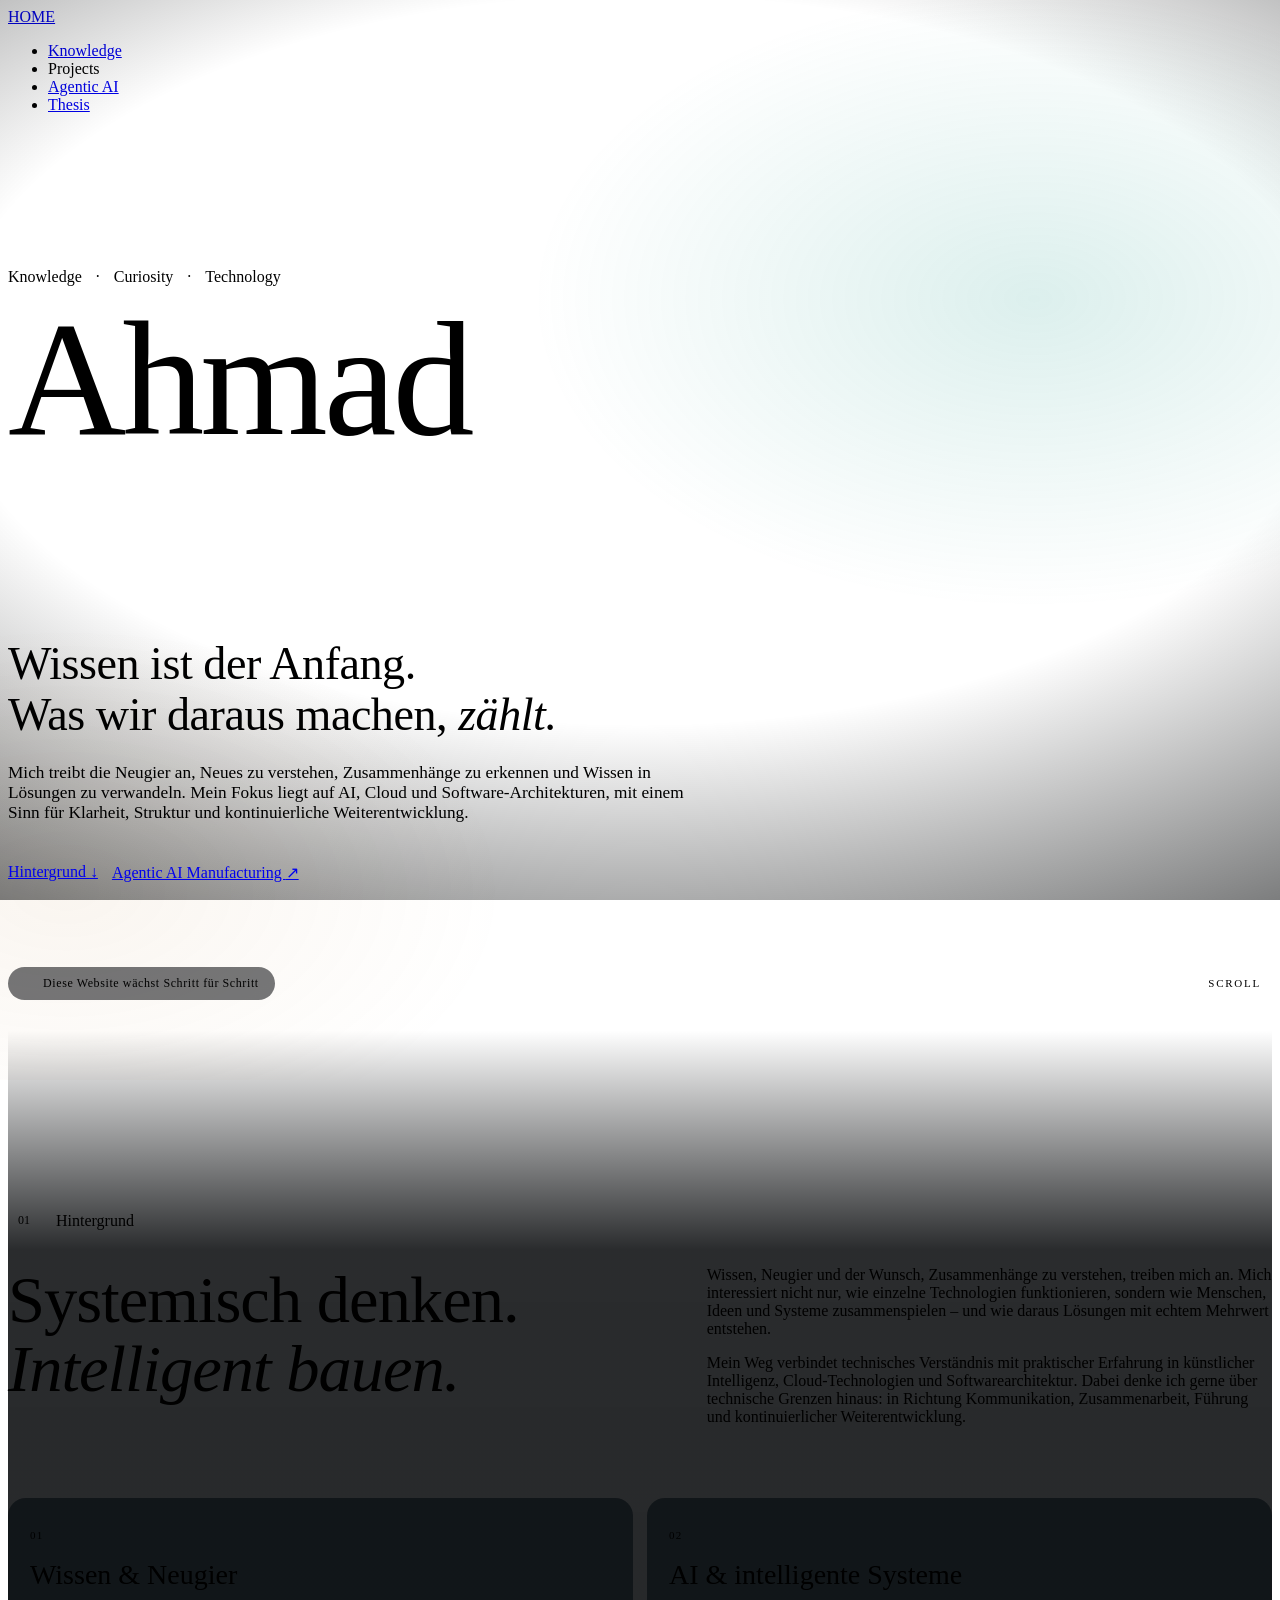
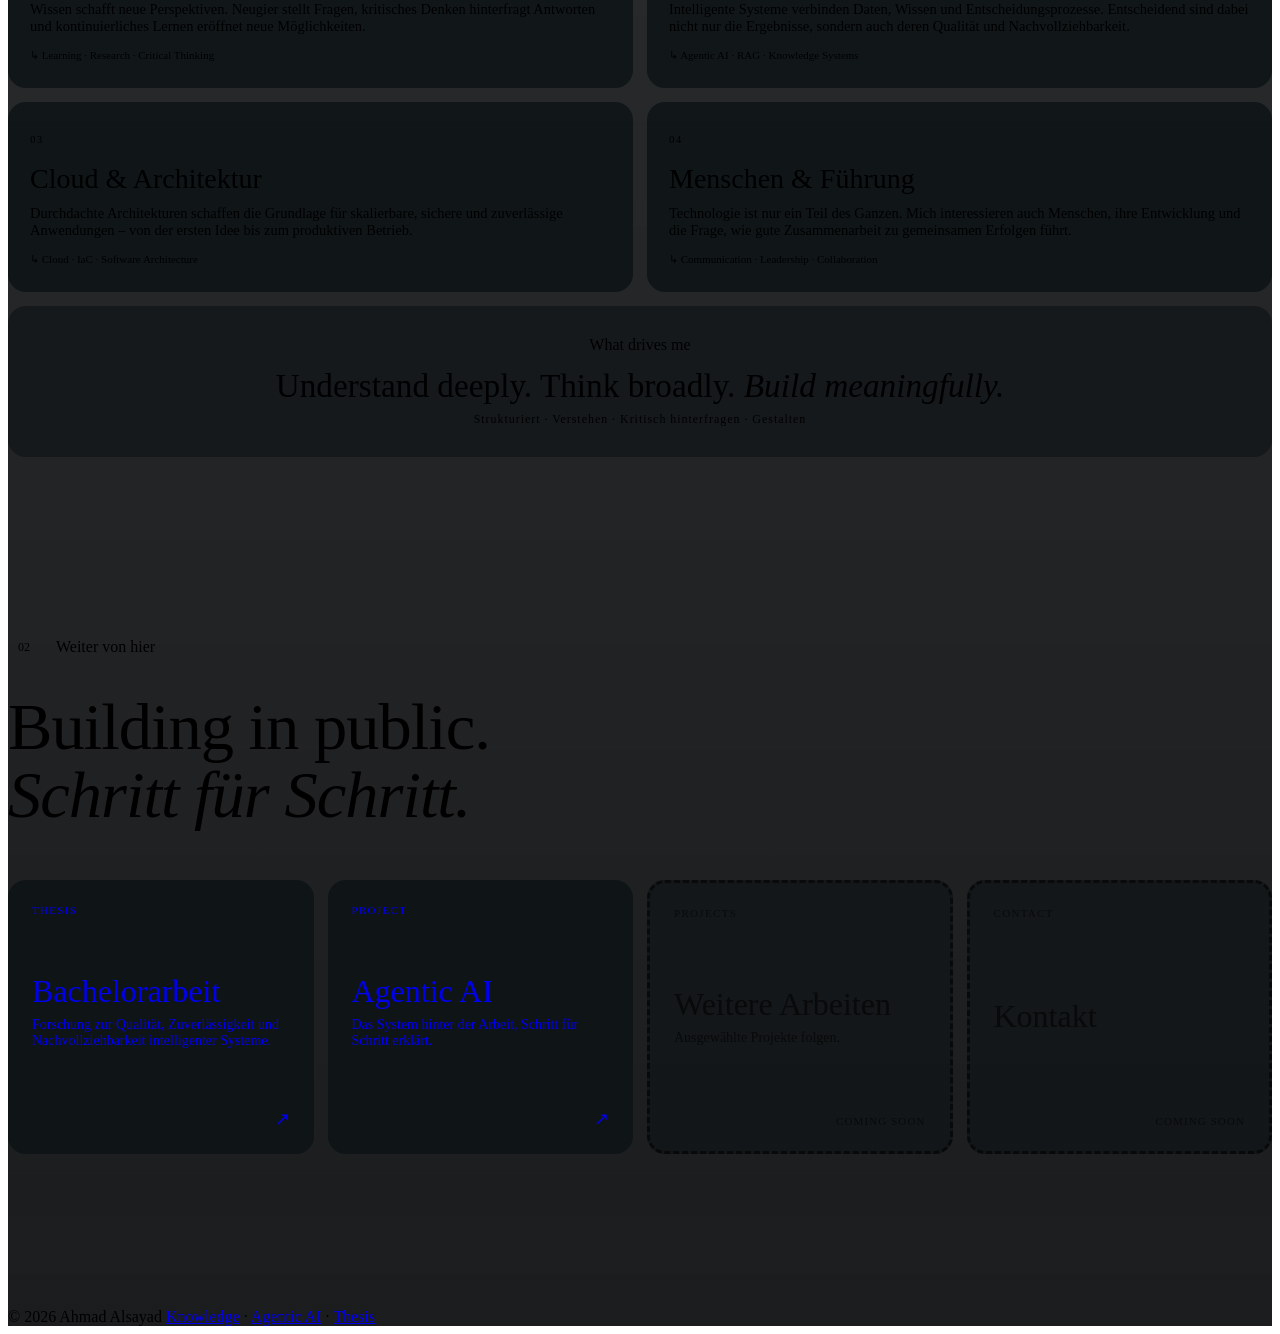
==== site/index.html @ 4775ea37 "Website ahmadalsayad.com: erste Version" ====
<!doctype html>
<html lang="de">
<head>
<meta charset="utf-8">
<meta name="viewport" content="width=device-width, initial-scale=1">
<title>Ahmad Alsayad</title>
<meta name="description" content="Ahmad Alsayad – Knowledge, Curiosity, Technology. Wissen ist der Anfang. Was wir daraus machen, zählt.">
<meta name="theme-color" content="#07090b">
<meta property="og:title" content="Ahmad Alsayad">
<meta property="og:description" content="Wissen ist der Anfang. Was wir daraus machen, zählt.">
<link rel="icon" href="data:image/svg+xml,%3Csvg xmlns='http://www.w3.org/2000/svg' viewBox='0 0 32 32'%3E%3Crect width='32' height='32' rx='8' fill='%2307090b'/%3E%3Ccircle cx='10' cy='11' r='3' fill='%2344d1bd'/%3E%3Ccircle cx='22' cy='9' r='2' fill='%23e9eeeb'/%3E%3Ccircle cx='19' cy='22' r='3' fill='%23e9eeeb'/%3E%3Cpath d='M10 11 22 9M10 11l9 11M22 9l-3 13' stroke='%2344d1bd' stroke-width='1.2' opacity='.7'/%3E%3C/svg%3E">
<link rel="preconnect" href="https://fonts.googleapis.com">
<link rel="preconnect" href="https://fonts.gstatic.com" crossorigin>
<link href="https://fonts.googleapis.com/css2?family=Instrument+Serif:ital@0;1&family=Inter+Tight:wght@300;400;500;600&family=JetBrains+Mono:wght@400;500&display=swap" rel="stylesheet">
<link rel="stylesheet" href="/assets/css/site.css?v=8">
<style>
  #net{position:fixed;inset:0;width:100%;height:100%;z-index:0}
  .glow{
    position:fixed;inset:-20%;z-index:0;pointer-events:none;
    background:
      radial-gradient(40% 35% at 72% 38%,rgba(37,158,143,.16),transparent 70%),
      radial-gradient(35% 30% at 18% 85%,rgba(188,129,57,.08),transparent 70%);
    animation:drift 22s ease-in-out infinite alternate;
  }
  @keyframes drift{to{transform:translate3d(-4%,3%,0) scale(1.06)}}
  .vignette{position:fixed;inset:0;z-index:1;pointer-events:none;
    background:radial-gradient(120% 90% at 50% 40%,transparent 45%,rgba(4,6,7,.85) 100%)}
  em{font-family:var(--serif);font-style:italic;font-weight:400;color:var(--accent)}

  /* ── A · Hero ── */
  .hero{
    position:relative;z-index:2;min-height:100vh;min-height:100svh;
    display:grid;grid-template-rows:1fr auto;padding:0 var(--gutter);
    pointer-events:none;
  }
  .hero a{pointer-events:auto}
  .hero-inner{align-self:center;max-width:var(--max);width:100%;margin:0 auto;padding-top:90px}
  h1.name{
    font-family:var(--serif);font-weight:400;margin:22px 0 0;
    font-size:clamp(60px,15vw,164px);line-height:.86;letter-spacing:-.025em;
  }
  h1.name .l{display:block;overflow:hidden;padding:0 .08em .2em 0;margin-bottom:-.16em}
  h1.name .l span{display:inline-block;transform:translateY(105%);animation:rise 1.25s cubic-bezier(.16,.84,.24,1) forwards}
  h1.name .l:nth-child(2) span{font-style:italic;
    background:linear-gradient(100deg,var(--ink) 0%,var(--ink) 35%,var(--accent) 60%,var(--ink) 85%);
    background-size:250% 100%;-webkit-background-clip:text;background-clip:text;color:transparent;
    animation:rise 1.25s .12s cubic-bezier(.16,.84,.24,1) forwards, sheen 7s 1.6s ease-in-out infinite}
  @keyframes rise{to{transform:none}}
  @keyframes sheen{0%{background-position:100% 0}55%,100%{background-position:-60% 0}}
  @keyframes fade{to{opacity:1}}

  .hero .eyebrow{opacity:0;animation:fade 1s .5s forwards;display:flex;flex-wrap:wrap;gap:0 14px}
  .hero .eyebrow span+span::before{content:"·";margin-right:14px;color:var(--muted)}
  .claim{
    margin:34px 0 0;max-width:860px;
    font-family:var(--serif);font-size:clamp(30px,3.6vw,48px);line-height:1.12;letter-spacing:-.01em;color:var(--ink);
    opacity:0;animation:fade 1s .75s forwards;
  }
  .sub{margin:22px 0 0;max-width:680px;color:var(--ink-2);font-size:clamp(16px,1.35vw,18px);font-weight:300;opacity:0;animation:fade 1s .9s forwards}
  .cta{display:flex;flex-wrap:wrap;gap:14px;margin-top:40px;opacity:0;animation:fade 1s 1.05s forwards}

  .base{
    display:flex;justify-content:space-between;align-items:flex-end;gap:20px;flex-wrap:wrap;
    max-width:var(--max);width:100%;margin:0 auto;padding:36px 0 30px;
    opacity:0;animation:fade 1.2s 1.3s forwards;
  }
  .building{
    display:inline-flex;align-items:center;gap:12px;font-family:var(--mono);font-size:12px;letter-spacing:.05em;color:var(--ink-2);
    padding:9px 16px;border:1px solid var(--line-2);border-radius:999px;background:rgba(7,9,11,.55);backdrop-filter:blur(6px);pointer-events:auto;
  }
  .building i{width:7px;height:7px;border-radius:50%;background:var(--amber-ink);box-shadow:0 0 12px var(--amber-ink);animation:blink 2.4s infinite}
  @keyframes blink{50%{opacity:.25}}
  .scroll{font-family:var(--mono);font-size:11px;letter-spacing:.16em;color:var(--muted);display:flex;align-items:center;gap:10px}
  .scroll::after{content:"";width:1px;height:34px;background:linear-gradient(var(--accent),transparent);animation:drop 2.2s ease-in-out infinite}
  @keyframes drop{0%{transform:scaleY(0);transform-origin:top}50%{transform:scaleY(1);transform-origin:top}51%{transform-origin:bottom}100%{transform:scaleY(0);transform-origin:bottom}}

  /* ── Inhalt unterhalb des Heros ── */
  .content{position:relative;z-index:2;background:linear-gradient(180deg,rgba(7,9,11,0) 0,rgba(7,9,11,.86) 220px,rgba(7,9,11,.92) 100%)}
  .sec{padding-top:clamp(110px,14vw,180px)}
  .sec-head{display:flex;align-items:center;gap:16px;margin-bottom:34px}
  .sec-head .num{font-family:var(--mono);font-size:12px;color:var(--muted);border:1px solid var(--line-2);border-radius:999px;padding:4px 10px}
  .sec-head::after{content:"";flex:1;height:1px;background:linear-gradient(90deg,var(--line-2),transparent)}
  h2{font-family:var(--serif);font-weight:400;font-size:clamp(38px,5.2vw,68px);line-height:1.03;letter-spacing:-.015em;margin:0}
  .split{display:grid;grid-template-columns:1.1fr 1fr;gap:clamp(30px,6vw,90px);align-items:start}
  .split p{margin:0 0 16px;color:var(--ink-2)}
  .split p strong{color:var(--ink);font-weight:500}
  .sec.last{padding-bottom:clamp(100px,12vw,160px)}

  /* B · Hintergrund */
  .focus{display:grid;grid-template-columns:repeat(2,1fr);gap:14px;margin-top:56px}
  .f-top{display:flex;justify-content:space-between;align-items:center}
  .f .ic{width:22px;height:22px;fill:none;stroke:var(--ink-2);stroke-width:1.4;stroke-linecap:round;stroke-linejoin:round;transition:stroke .4s,transform .4s}
  .f:hover .ic{stroke:var(--accent);transform:scale(1.08)}
  .drives{margin-top:14px;padding:30px 24px;border:1px solid var(--line);border-radius:18px;background:rgba(12,17,20,.6);text-align:center}
  .drives .d-main{margin:12px 0 6px;font-family:var(--serif);font-size:clamp(24px,2.6vw,34px);line-height:1.2}
  .drives .d-sub{margin:0;font-family:var(--mono);font-size:12px;letter-spacing:.08em;color:var(--muted)}
  .f{position:relative;padding:26px 22px;border:1px solid var(--line);border-radius:18px;background:rgba(12,17,20,.8);overflow:hidden;transition:border-color .4s,transform .4s}
  .f::before{content:"";position:absolute;inset:0;background:radial-gradient(280px 150px at var(--mx,50%) var(--my,0%),rgba(68,209,189,.14),transparent 70%);opacity:0;transition:opacity .4s}
  .f:hover{border-color:rgba(68,209,189,.4);transform:translateY(-4px)}
  .f:hover::before{opacity:1}
  .f .k{font-family:var(--mono);font-size:11px;color:var(--accent);letter-spacing:.12em}
  .f h3{font-family:var(--serif);font-weight:400;font-size:28px;line-height:1.1;margin:14px 0 10px}
  .f p{margin:0;font-size:14.5px;color:var(--ink-2)}
  .f .ev{display:block;margin-top:14px;font-family:var(--mono);font-size:11px;color:var(--muted)}

  /* E · Einstiegspunkte */
  .paths{display:grid;grid-template-columns:repeat(4,1fr);gap:14px;margin-top:50px}
  .path{position:relative;display:flex;flex-direction:column;justify-content:space-between;gap:40px;min-height:220px;padding:24px;border:1px solid var(--line);border-radius:18px;background:rgba(12,17,20,.8);text-decoration:none;transition:border-color .4s,transform .4s,background .4s}
  a.path:hover{border-color:var(--accent);transform:translateY(-4px);background:linear-gradient(160deg,rgba(68,209,189,.12),rgba(12,17,20,.9) 60%)}
  .path .t{font-family:var(--mono);font-size:11px;letter-spacing:.12em;color:var(--muted)}
  .path h3{font-family:var(--serif);font-weight:400;font-size:32px;line-height:1.05;margin:0}
  .path p{margin:8px 0 0;font-size:14px;color:var(--ink-2)}
  .path .go{font-family:var(--mono);font-size:18px;color:var(--accent);transition:transform .4s;align-self:flex-end}
  a.path:hover .go{transform:translate(4px,-4px)}
  .path.soon{border-style:dashed;opacity:.7}
  .path.soon .go{color:var(--muted);font-size:11px;letter-spacing:.1em}


  @media (prefers-reduced-motion:reduce){
    .hero .eyebrow,.claim,.sub,.cta,.base{opacity:1}
    h1.name .l span{transform:none}
  }
  @media (max-width:980px){
    .split{grid-template-columns:1fr}
    .paths{grid-template-columns:1fr 1fr}
    .principles{grid-template-columns:1fr}
  }
  @media (max-width:620px){
    .focus,.paths{grid-template-columns:1fr}
    .nav ul{gap:14px}
    .scroll{display:none}
  }
</style>
</head>
<body>
<canvas id="net" aria-hidden="true"></canvas>
<div class="glow" aria-hidden="true"></div>
<div class="vignette" aria-hidden="true"></div>
<div class="grain" aria-hidden="true"></div>

<nav class="nav" aria-label="Hauptnavigation">
  <a class="brand" href="/"><i></i>HOME</a>
  <ul>
    <li><a class="link" href="#hintergrund">Knowledge</a></li>
    <li><span class="link off" aria-disabled="true">Projects</span></li>
    <li><a class="link" href="/project-agentic-ai/">Agentic AI</a></li>
    <li><a class="link" href="/project/thesis/">Thesis</a></li>
  </ul>
</nav>

<!-- ───────── A · Hero ───────── -->
<header class="hero">
  <div class="hero-inner">
    <div class="eyebrow"><span>Knowledge</span><span>Curiosity</span><span>Technology</span></div>
    <h1 class="name"><span class="l"><span>Ahmad</span></span><span class="l"><span>Alsayad</span></span></h1>
    <p class="claim">Wissen ist der Anfang.<br>Was wir daraus machen, <em class="hl">zählt.</em></p>
    <p class="sub">Mich treibt die Neugier an, Neues zu verstehen, Zusammenhänge zu erkennen und Wissen in Lösungen zu verwandeln.
      Mein Fokus liegt auf AI, Cloud und Software-Architekturen, mit einem Sinn für Klarheit, Struktur und kontinuierliche Weiterentwicklung.</p>
    <div class="cta">
      <a class="btn primary" href="#hintergrund">Hintergrund <span class="arr">↓</span></a>
      <a class="btn" href="/project-agentic-ai/">Agentic AI Manufacturing <span class="arr">↗</span></a>
    </div>
  </div>
  <div class="base">
    <span class="building"><i></i>Diese Website wächst Schritt für Schritt</span>
    <span class="scroll">SCROLL</span>
  </div>
</header>

<div class="content">
<main class="wrap">

  <!-- ───────── B · Hintergrund ───────── -->
  <section class="sec" id="hintergrund">
    <div class="sec-head reveal"><span class="num">01</span><span class="eyebrow">Hintergrund</span></div>
    <div class="split">
      <h2 class="reveal">Systemisch denken.<br><em>Intelligent bauen.</em></h2>
      <div class="reveal">
        <p><strong>Wissen, Neugier</strong> und der Wunsch, Zusammenhänge zu verstehen, treiben mich an. Mich interessiert
          nicht nur, wie einzelne Technologien funktionieren, sondern wie Menschen, Ideen und Systeme zusammenspielen –
          und wie daraus Lösungen mit echtem Mehrwert entstehen.</p>
        <p>Mein Weg verbindet technisches Verständnis mit praktischer Erfahrung in <strong>künstlicher Intelligenz,
          Cloud-Technologien und Softwarearchitektur</strong>. Dabei denke ich gerne über technische Grenzen hinaus: in
          Richtung Kommunikation, Zusammenarbeit, Führung und kontinuierlicher Weiterentwicklung.</p>
      </div>
    </div>

    <div class="focus">
      <article class="f reveal"><div class="f-top"><span class="k">01</span>
          <svg class="ic" viewBox="0 0 24 24" aria-hidden="true"><path d="M9.5 4a3 3 0 0 0-3 3 3 3 0 0 0-2 5 3 3 0 0 0 2 5 3 3 0 0 0 5.5 1V5.5A2.5 2.5 0 0 0 9.5 4Z"/><path d="M14.5 4a3 3 0 0 1 3 3 3 3 0 0 1 2 5 3 3 0 0 1-2 5 3 3 0 0 1-5.5 1"/><path d="M12 9h2.5M12 14h2"/></svg></div>
        <h3>Wissen &amp; Neugier</h3><p>Wissen schafft neue Perspektiven. Neugier stellt Fragen, kritisches Denken hinterfragt Antworten und kontinuierliches Lernen eröffnet neue Möglichkeiten.</p><span class="ev">↳ Learning · Research · Critical Thinking</span></article>
      <article class="f reveal"><div class="f-top"><span class="k">02</span>
          <svg class="ic" viewBox="0 0 24 24" aria-hidden="true"><rect x="5" y="8" width="14" height="11" rx="3"/><path d="M12 8V5M10 5h4"/><circle cx="9.5" cy="13" r="1"/><circle cx="14.5" cy="13" r="1"/><path d="M10 16.5h4M3 12.5v2M21 12.5v2"/></svg></div>
        <h3>AI &amp; intelligente Systeme</h3><p>Intelligente Systeme verbinden Daten, Wissen und Entscheidungsprozesse. Entscheidend sind dabei nicht nur die Ergebnisse, sondern auch deren Qualität und Nachvollziehbarkeit.</p><span class="ev">↳ Agentic AI · RAG · Knowledge Systems</span></article>
      <article class="f reveal"><div class="f-top"><span class="k">03</span>
          <svg class="ic" viewBox="0 0 24 24" aria-hidden="true"><circle cx="12" cy="5" r="2.2"/><circle cx="5.5" cy="18" r="2.2"/><circle cx="18.5" cy="18" r="2.2"/><path d="M12 7.2V12M12 12l-5 4.4M12 12l5 4.4"/></svg></div>
        <h3>Cloud &amp; Architektur</h3><p>Durchdachte Architekturen schaffen die Grundlage für skalierbare, sichere und zuverlässige Anwendungen – von der ersten Idee bis zum produktiven Betrieb.</p><span class="ev">↳ Cloud · IaC · Software Architecture</span></article>
      <article class="f reveal"><div class="f-top"><span class="k">04</span>
          <svg class="ic" viewBox="0 0 24 24" aria-hidden="true"><circle cx="9" cy="8" r="3"/><path d="M3.5 19a5.5 5.5 0 0 1 11 0"/><circle cx="16.5" cy="9" r="2.4"/><path d="M15.5 14.2a4.5 4.5 0 0 1 5 4.8"/></svg></div>
        <h3>Menschen &amp; Führung</h3><p>Technologie ist nur ein Teil des Ganzen. Mich interessieren auch Menschen, ihre Entwicklung und die Frage, wie gute Zusammenarbeit zu gemeinsamen Erfolgen führt.</p><span class="ev">↳ Communication · Leadership · Collaboration</span></article>
    </div>

    <div class="drives reveal">
      <span class="eyebrow">What drives me</span>
      <p class="d-main">Understand deeply. Think broadly. <em>Build meaningfully.</em></p>
      <p class="d-sub">Strukturiert · Verstehen · Kritisch hinterfragen · Gestalten</p>
    </div>
  </section>

  <!-- ───────── D · Building in public + Einstiegspunkte ───────── -->
  <section class="sec last" id="wege">
    <div class="sec-head reveal"><span class="num">02</span><span class="eyebrow">Weiter von hier</span></div>
    <div class="split">
      <h2 class="reveal">Building in public.<br><em>Schritt für Schritt.</em></h2>
    </div>
    <div class="paths">
      <a class="path reveal" href="/project/thesis/"><span class="t">THESIS</span><div><h3>Bachelorarbeit</h3><p>Forschung zur Qualität, Zuverlässigkeit und Nachvollziehbarkeit intelligenter Systeme.</p></div><span class="go">↗</span></a>
      <a class="path reveal" href="/project-agentic-ai/"><span class="t">PROJECT</span><div><h3>Agentic AI</h3><p>Das System hinter der Arbeit, Schritt für Schritt erklärt.</p></div><span class="go">↗</span></a>
      <div class="path soon reveal"><span class="t">PROJECTS</span><div><h3>Weitere Arbeiten</h3><p>Ausgewählte Projekte folgen.</p></div><span class="go">COMING SOON</span></div>
      <div class="path soon reveal"><span class="t">CONTACT</span><div><h3>Kontakt</h3></div><span class="go">COMING SOON</span></div>
    </div>
  </section>
</main>

<footer class="foot">
  <span>© 2026 Ahmad Alsayad</span>
  <span><a href="#hintergrund">Knowledge</a> · <a href="/project-agentic-ai/">Agentic AI</a> · <a href="/project/thesis/">Thesis</a></span>
</footer>
</div>

<script src="/assets/js/network.js?v=8"></script>
<script>
(function(){
  const reduce=matchMedia('(prefers-reduced-motion: reduce)').matches;

  // Navigation bekommt beim Scrollen einen Hintergrund
  const nav=document.querySelector('.nav');
  const navUpd=()=>nav.classList.toggle('solid',scrollY>40);
  addEventListener('scroll',navUpd,{passive:true});navUpd();

  // Einblenden
  const io=new IntersectionObserver(es=>es.forEach(e=>{if(e.isIntersecting){e.target.classList.add('in');io.unobserve(e.target)}}),{threshold:.12,rootMargin:'0px 0px -40px 0px'});
  document.querySelectorAll('.reveal').forEach((el,i)=>{el.style.transitionDelay=(i%4)*70+'ms';io.observe(el)});

  // Lichtkegel auf den Fokuskarten
  document.querySelectorAll('.f').forEach(c=>c.addEventListener('pointermove',e=>{const r=c.getBoundingClientRect();c.style.setProperty('--mx',e.clientX-r.left+'px');c.style.setProperty('--my',e.clientY-r.top+'px')}));
})();
</script>
</body>
</html>
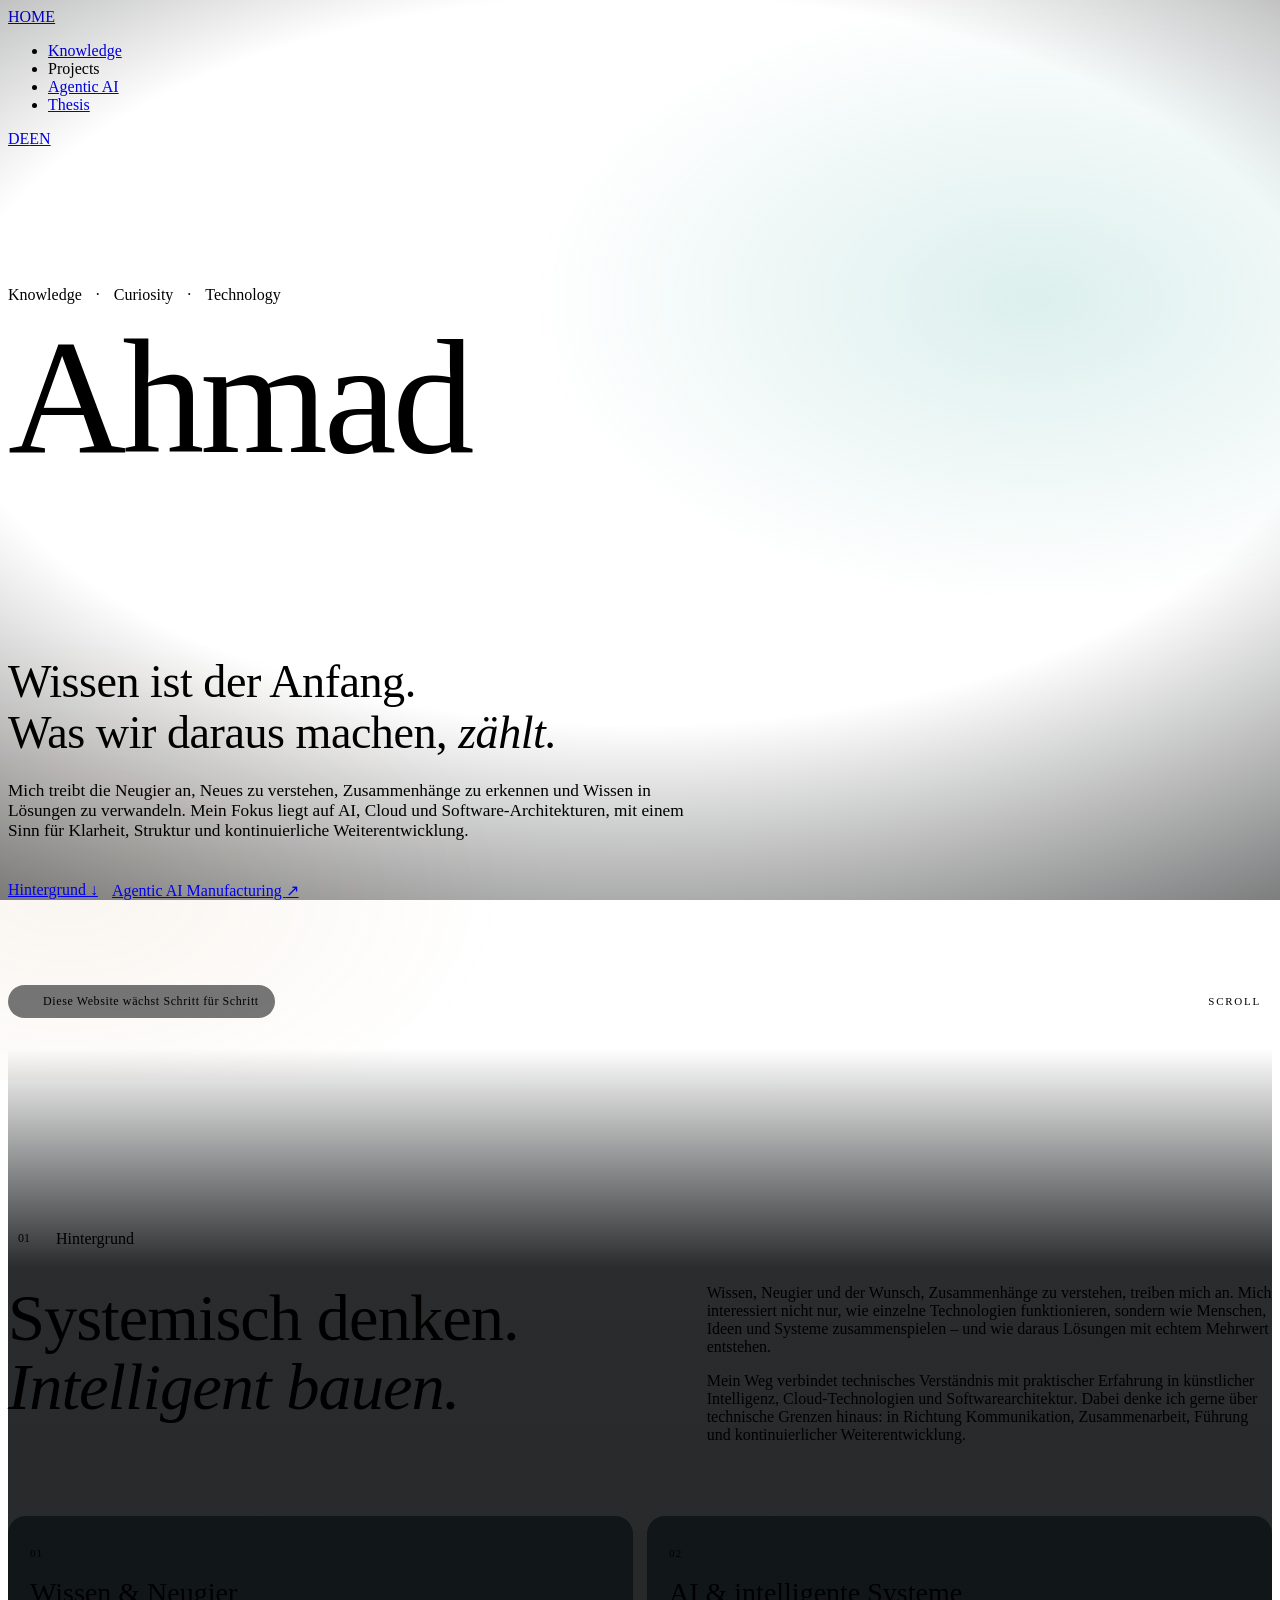
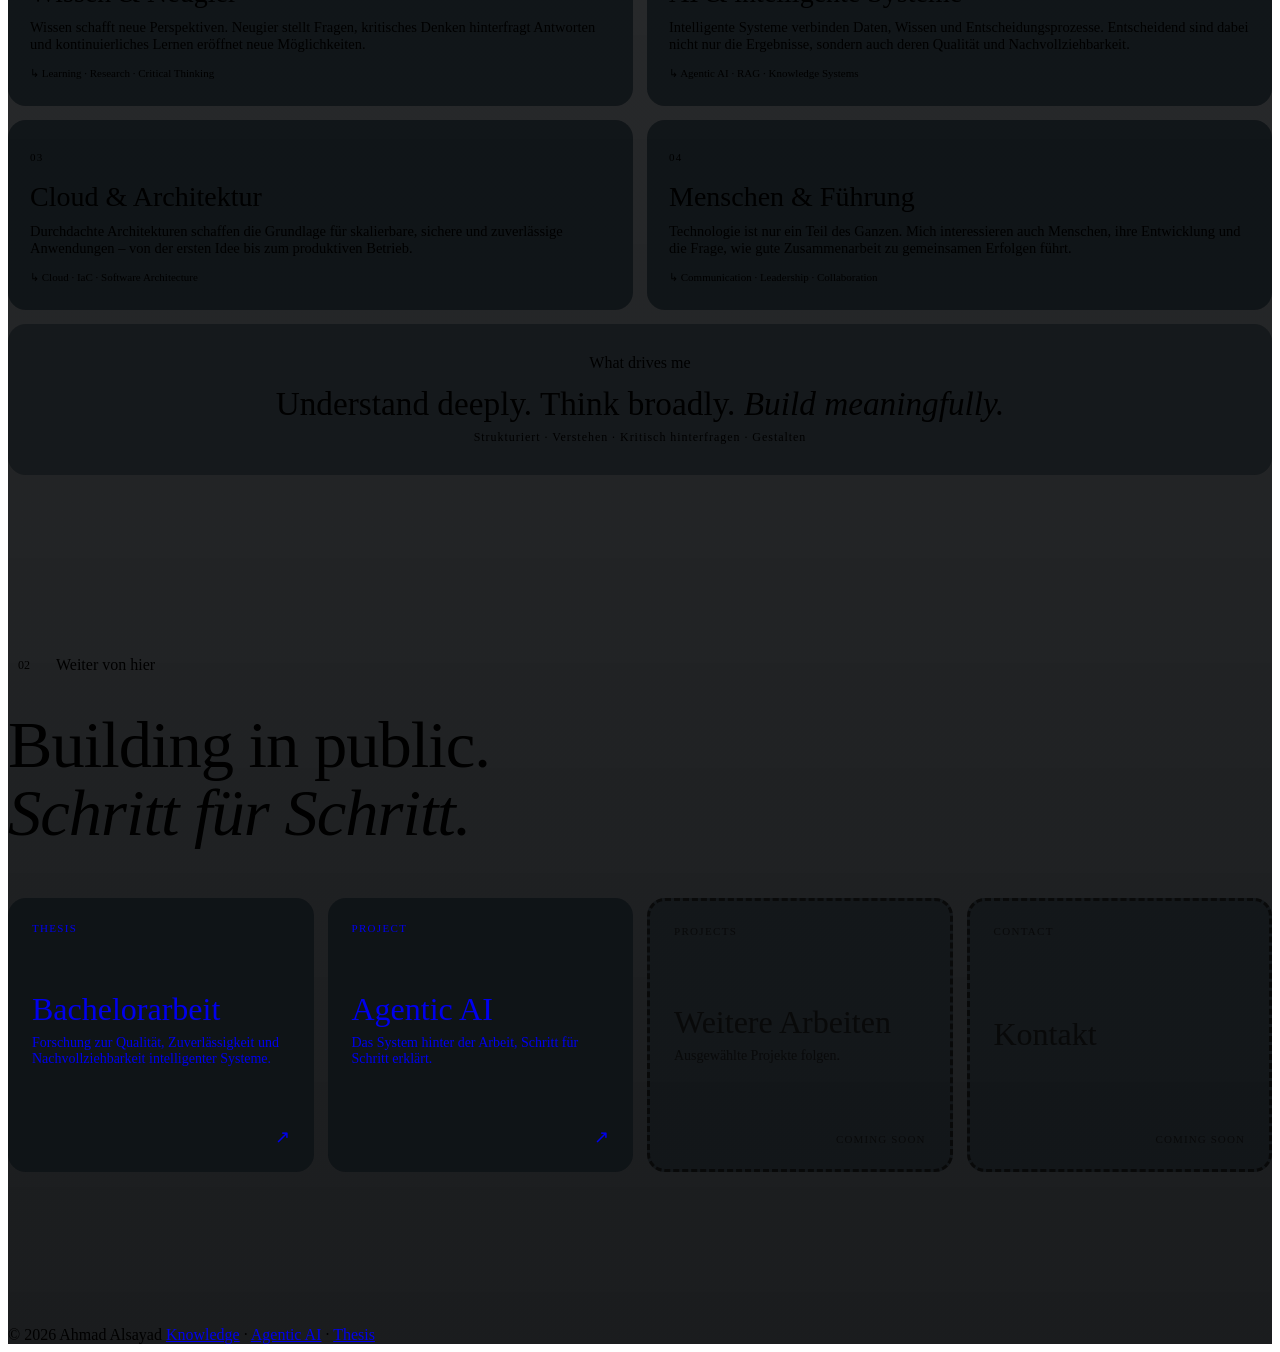
==== commit 442feaeb: "Englische Fassung, /projects/, 404 mit Rückleitung" ====
--- a/site/index.html
+++ b/site/index.html
@@ -6,13 +6,16 @@
 <title>Ahmad Alsayad</title>
 <meta name="description" content="Ahmad Alsayad – Knowledge, Curiosity, Technology. Wissen ist der Anfang. Was wir daraus machen, zählt.">
 <meta name="theme-color" content="#07090b">
+<link rel="alternate" hreflang="de" href="https://ahmadalsayad.com/">
+<link rel="alternate" hreflang="en" href="https://ahmadalsayad.com/en/">
+<link rel="alternate" hreflang="x-default" href="https://ahmadalsayad.com/">
 <meta property="og:title" content="Ahmad Alsayad">
 <meta property="og:description" content="Wissen ist der Anfang. Was wir daraus machen, zählt.">
 <link rel="icon" href="data:image/svg+xml,%3Csvg xmlns='http://www.w3.org/2000/svg' viewBox='0 0 32 32'%3E%3Crect width='32' height='32' rx='8' fill='%2307090b'/%3E%3Ccircle cx='10' cy='11' r='3' fill='%2344d1bd'/%3E%3Ccircle cx='22' cy='9' r='2' fill='%23e9eeeb'/%3E%3Ccircle cx='19' cy='22' r='3' fill='%23e9eeeb'/%3E%3Cpath d='M10 11 22 9M10 11l9 11M22 9l-3 13' stroke='%2344d1bd' stroke-width='1.2' opacity='.7'/%3E%3C/svg%3E">
 <link rel="preconnect" href="https://fonts.googleapis.com">
 <link rel="preconnect" href="https://fonts.gstatic.com" crossorigin>
 <link href="https://fonts.googleapis.com/css2?family=Instrument+Serif:ital@0;1&family=Inter+Tight:wght@300;400;500;600&family=JetBrains+Mono:wght@400;500&display=swap" rel="stylesheet">
-<link rel="stylesheet" href="/assets/css/site.css?v=8">
+<link rel="stylesheet" href="/assets/css/site.css?v=9">
 <style>
   #net{position:fixed;inset:0;width:100%;height:100%;z-index:0}
   .glow{
@@ -130,6 +133,7 @@
     .nav ul{gap:14px}
     .scroll{display:none}
   }
+  @media (max-width:480px){.hero-inner{padding-top:128px}}
 </style>
 </head>
 <body>
@@ -143,9 +147,10 @@
   <ul>
     <li><a class="link" href="#hintergrund">Knowledge</a></li>
     <li><span class="link off" aria-disabled="true">Projects</span></li>
-    <li><a class="link" href="/project-agentic-ai/">Agentic AI</a></li>
+    <li><a class="link" href="/projects/project-agentic-ai/">Agentic AI</a></li>
     <li><a class="link" href="/project/thesis/">Thesis</a></li>
   </ul>
+  <div class="lang" role="group" aria-label="Sprache"><a href="/" lang="de" hreflang="de" aria-current="true">DE</a><a href="/en/" lang="en" hreflang="en">EN</a></div>
 </nav>
 
 <!-- ───────── A · Hero ───────── -->
@@ -158,7 +163,7 @@
       Mein Fokus liegt auf AI, Cloud und Software-Architekturen, mit einem Sinn für Klarheit, Struktur und kontinuierliche Weiterentwicklung.</p>
     <div class="cta">
       <a class="btn primary" href="#hintergrund">Hintergrund <span class="arr">↓</span></a>
-      <a class="btn" href="/project-agentic-ai/">Agentic AI Manufacturing <span class="arr">↗</span></a>
+      <a class="btn" href="/projects/project-agentic-ai/">Agentic AI Manufacturing <span class="arr">↗</span></a>
     </div>
   </div>
   <div class="base">
@@ -215,7 +220,7 @@
     </div>
     <div class="paths">
       <a class="path reveal" href="/project/thesis/"><span class="t">THESIS</span><div><h3>Bachelorarbeit</h3><p>Forschung zur Qualität, Zuverlässigkeit und Nachvollziehbarkeit intelligenter Systeme.</p></div><span class="go">↗</span></a>
-      <a class="path reveal" href="/project-agentic-ai/"><span class="t">PROJECT</span><div><h3>Agentic AI</h3><p>Das System hinter der Arbeit, Schritt für Schritt erklärt.</p></div><span class="go">↗</span></a>
+      <a class="path reveal" href="/projects/project-agentic-ai/"><span class="t">PROJECT</span><div><h3>Agentic AI</h3><p>Das System hinter der Arbeit, Schritt für Schritt erklärt.</p></div><span class="go">↗</span></a>
       <div class="path soon reveal"><span class="t">PROJECTS</span><div><h3>Weitere Arbeiten</h3><p>Ausgewählte Projekte folgen.</p></div><span class="go">COMING SOON</span></div>
       <div class="path soon reveal"><span class="t">CONTACT</span><div><h3>Kontakt</h3></div><span class="go">COMING SOON</span></div>
     </div>
@@ -224,11 +229,11 @@
 
 <footer class="foot">
   <span>© 2026 Ahmad Alsayad</span>
-  <span><a href="#hintergrund">Knowledge</a> · <a href="/project-agentic-ai/">Agentic AI</a> · <a href="/project/thesis/">Thesis</a></span>
+  <span><a href="#hintergrund">Knowledge</a> · <a href="/projects/project-agentic-ai/">Agentic AI</a> · <a href="/project/thesis/">Thesis</a></span>
 </footer>
 </div>
 
-<script src="/assets/js/network.js?v=8"></script>
+<script src="/assets/js/network.js?v=9"></script>
 <script>
 (function(){
   const reduce=matchMedia('(prefers-reduced-motion: reduce)').matches;
